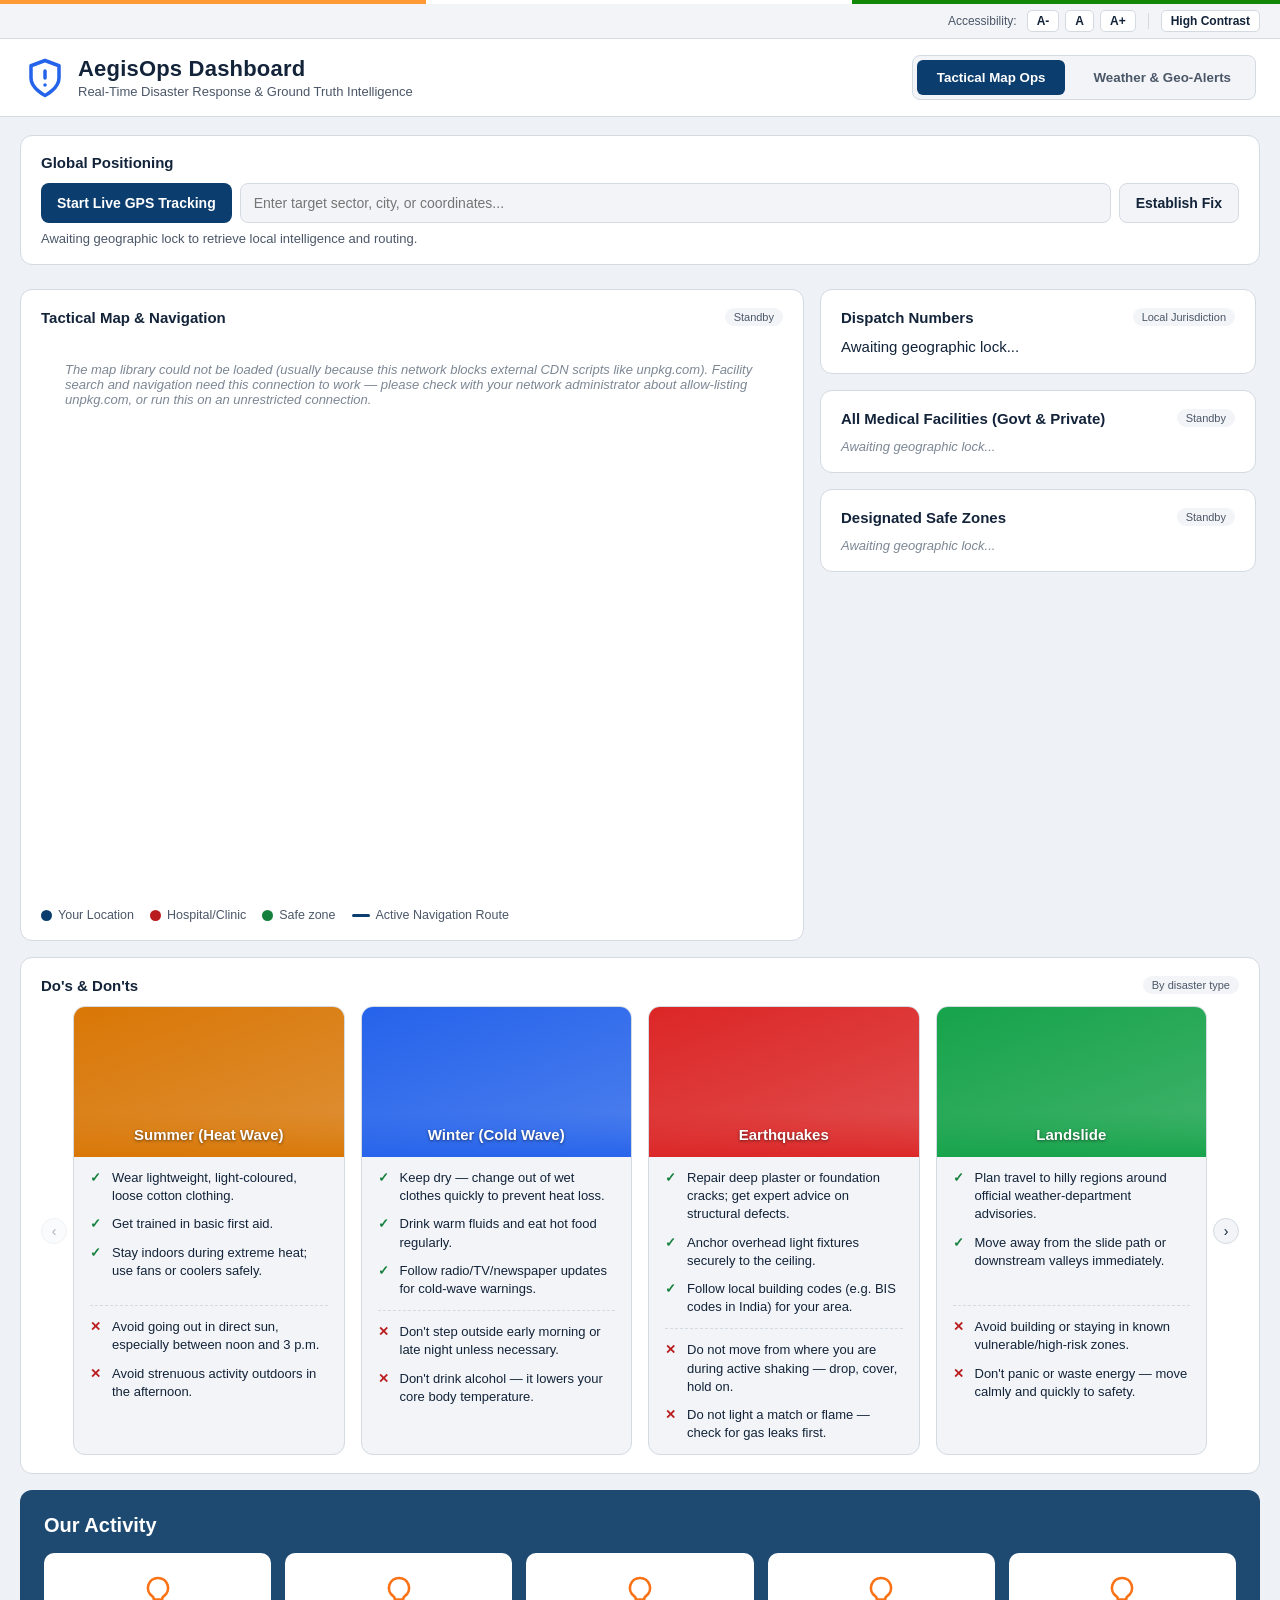
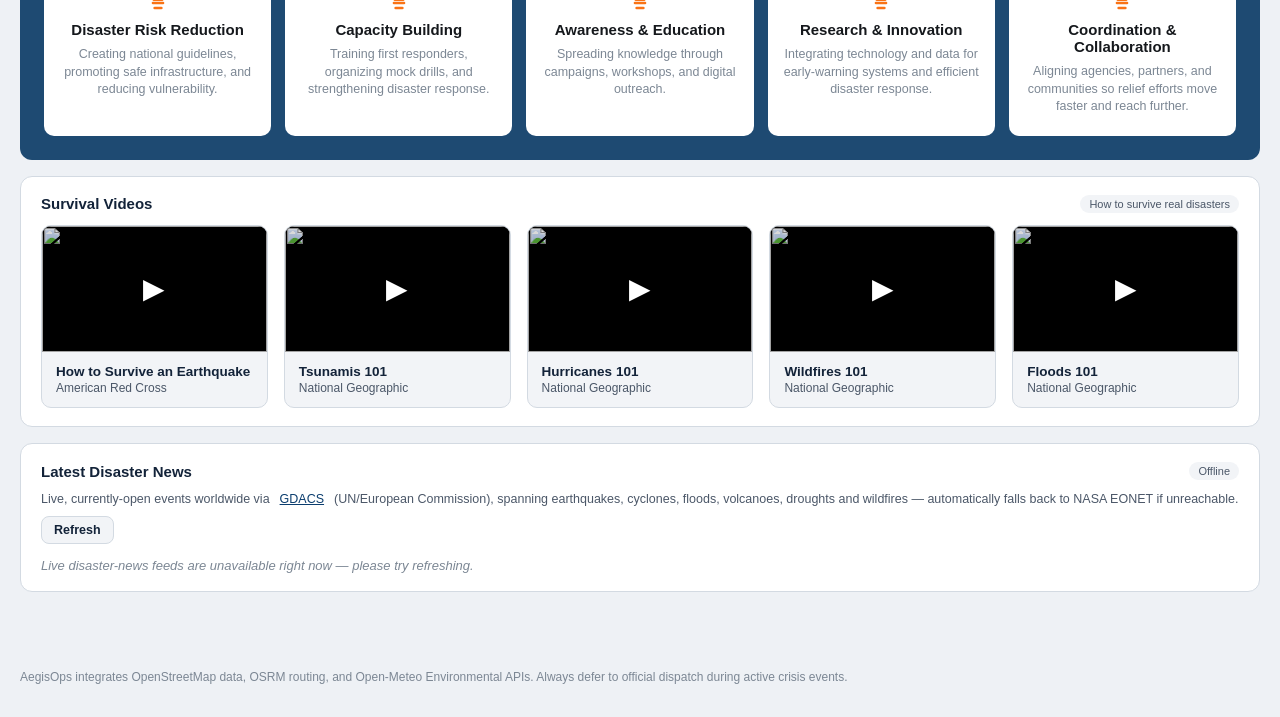
==== aegisops-dashboard/index.html @ d8daa747 "Initial commit" ====
<!DOCTYPE html>
<html lang="en">
<head>
<meta charset="UTF-8">
<title>AegisOps — Real-Time Disaster Routing & Weather</title>
<meta name="description" content="AegisOps: live GPS tracking, nearest hospital/safe-zone routing, and real-time weather alerts for disaster response.">
<meta name="viewport" content="width=device-width, initial-scale=1">

<!-- Leaflet Map CSS -->
<link rel="stylesheet" href="https://unpkg.com/leaflet@1.9.4/dist/leaflet.css" />
<!-- Leaflet Routing Machine CSS -->
<link rel="stylesheet" href="https://unpkg.com/leaflet-routing-machine@latest/dist/leaflet-routing-machine.css" />
<!-- App styles -->
<link rel="stylesheet" href="css/style.css">
</head>
<body>
<a href="#main-content" class="skip-link">Skip to main content</a>

<div class="gov-ribbon" aria-hidden="true"></div>
<div class="a11y-bar">
  <span class="a11y-label">Accessibility:</span>
  <button type="button" id="fontDecreaseBtn" aria-label="Decrease text size">A-</button>
  <button type="button" id="fontResetBtn" aria-label="Reset text size">A</button>
  <button type="button" id="fontIncreaseBtn" aria-label="Increase text size">A+</button>
  <span class="a11y-sep"></span>
  <button type="button" id="contrastToggleBtn" aria-pressed="false">High Contrast</button>
</div>

<header>
  <div class="brand">
    <svg width="42" height="42" viewBox="0 0 24 24" fill="none" stroke="#2563eb" stroke-width="2" stroke-linecap="round" stroke-linejoin="round" aria-hidden="true">
      <path d="M12 22s8-4 8-10V5l-8-3-8 3v7c0 6 8 10 8 10z"></path><path d="M12 8v4"></path><path d="M12 16h.01"></path>
    </svg>
    <div class="brand-text">
      <h1>AegisOps Dashboard</h1>
      <p>Real-Time Disaster Response &amp; Ground Truth Intelligence</p>
    </div>
  </div>
  <div class="nav-tabs" role="tablist" aria-label="Dashboard views">
    <button class="nav-tab" id="tab-ops" role="tab" aria-selected="true" aria-controls="opsView">Tactical Map Ops</button>
    <button class="nav-tab" id="tab-weather" role="tab" aria-selected="false" aria-controls="weatherView">Weather &amp; Geo-Alerts</button>
  </div>
</header>

<main id="main-content">
  <!-- ===================== GLOBAL LOCATION CONTROLS ===================== -->
  <div class="card" style="margin-bottom: 24px;">
    <h2>Global Positioning</h2>
    <div class="locate-row">
      <button class="btn" id="gpsBtn" type="button">Start Live GPS Tracking</button>
      <label for="manualLoc" class="visually-hidden">Target sector, city, or coordinates</label>
      <input type="text" id="manualLoc" placeholder="Enter target sector, city, or coordinates...">
      <button class="btn secondary" id="searchBtn" type="button">Establish Fix</button>
    </div>
    <div id="locStatus" role="status" aria-live="polite">Awaiting geographic lock to retrieve local intelligence and routing.</div>
  </div>

  <!-- ===================== VIEW 1: TACTICAL MAP ===================== -->
  <div id="opsView" class="view-section active" role="tabpanel" aria-labelledby="tab-ops">
    <div class="layout">
      <div>
        <div class="card map-card">
          <h2>Tactical Map &amp; Navigation <span class="badge" id="liveClock">Standby</span></h2>
          <div id="map" role="img" aria-label="Interactive tactical map showing your location, nearby medical facilities, and safe zones"></div>
          <div class="legend">
            <span><i class="dotsw" style="background:var(--blue)"></i>Your Location</span>
            <span><i class="dotsw" style="background:var(--red)"></i>Hospital/Clinic</span>
            <span><i class="dotsw" style="background:var(--green)"></i>Safe zone</span>
            <span><i class="linesw" style="background:var(--blue)"></i>Active Navigation Route</span>
          </div>
        </div>
      </div>

      <!-- Side column matches the map's height exactly and scrolls as one
           unit, instead of three independently-sized cards with their own
           nested scrollbars. -->
      <div class="ops-side-col">
        <div class="card">
          <h2>Dispatch Numbers <span class="badge">Local Jurisdiction</span></h2>
          <div id="areaLabel">Awaiting geographic lock...</div>
          <div class="num-grid" id="numGrid"></div>
        </div>
        <div class="card">
          <h2>All Medical Facilities (Govt &amp; Private) <span class="badge" id="hospBadge">Standby</span></h2>
          <div id="hospList"><div class="empty-note">Awaiting geographic lock...</div></div>
        </div>
        <div class="card">
          <h2>Designated Safe Zones <span class="badge" id="safeBadge">Standby</span></h2>
          <div id="safeList"><div class="empty-note">Awaiting geographic lock...</div></div>
        </div>
      </div>
    </div>

    <!-- ============ Preparedness & news content lives here directly on
         Tactical Map Ops — there is no separate tab for it. ============ -->

    <div class="card guides-card">
      <h2>Do's &amp; Don'ts <span class="badge">By disaster type</span></h2>
      <div class="carousel">
        <button type="button" class="carousel-btn prev" id="guidesPrev" aria-label="Show previous disaster guides">‹</button>
        <div class="carousel-track-wrap">
          <div class="carousel-track" id="guidesTrack"></div>
        </div>
        <button type="button" class="carousel-btn next" id="guidesNext" aria-label="Show more disaster guides">›</button>
      </div>
    </div>

    <div class="activity-band">
      <h2>Our Activity</h2>
      <div class="activity-grid" id="activityGrid"></div>
    </div>

    <div class="card videos-card">
      <h2>Survival Videos <span class="badge">How to survive real disasters</span></h2>
      <div class="video-grid" id="videoGrid"></div>
    </div>

    <div class="card news-card">
      <h2>Latest Disaster News <span class="badge" id="newsBadge">Loading…</span></h2>
      <div class="news-subhead">
        Live, currently-open events worldwide via <a href="https://www.gdacs.org/" target="_blank" rel="noopener noreferrer">GDACS</a> (UN/European Commission), spanning earthquakes, cyclones, floods, volcanoes, droughts and wildfires — automatically falls back to NASA EONET if unreachable.
        <button type="button" class="btn secondary" id="newsRefreshBtn" style="padding:6px 12px;font-size:12.5px;">Refresh</button>
      </div>
      <div class="news-grid" id="newsGrid"><div class="empty-note"><span class="spinner" aria-hidden="true"></span>Loading latest global disaster events...</div></div>
    </div>
  </div>

  <!-- ===================== VIEW 2: WEATHER & ALERTS ===================== -->
  <div id="weatherView" class="view-section" role="tabpanel" aria-labelledby="tab-weather">
    <div id="geoAlertBanner" class="weather-alert" role="alert">
      <svg width="24" height="24" viewBox="0 0 24 24" fill="none" stroke="currentColor" stroke-width="2" aria-hidden="true"><path d="M10.29 3.86L1.82 18a2 2 0 0 0 1.71 3h16.94a2 2 0 0 0 1.71-3L13.71 3.86a2 2 0 0 0-3.42 0z"></path><line x1="12" y1="9" x2="12" y2="13"></line><line x1="12" y1="17" x2="12.01" y2="17"></line></svg>
      <span id="geoAlertText">Severe Weather Warning Detected for this Sector</span>
    </div>

    <div class="weather-hero">
      <div class="hero-left">
        <h2 id="w-city">Sector Location</h2>
        <div class="temp-main">
          <span class="icon" id="w-icon" aria-hidden="true"></span>
          <span id="w-temp">--°C</span>
        </div>
        <div class="condition" id="w-cond">Awaiting data stream...</div>
        <div class="updated" id="w-updated"></div>

        <div class="w-stats-grid">
          <div class="w-stat"><div class="label">Feels Like</div><div class="val" id="w-feels">--°C</div></div>
          <div class="w-stat"><div class="label">Wind Speed</div><div class="val" id="w-wind">-- km/h</div></div>
          <div class="w-stat"><div class="label">Humidity</div><div class="val" id="w-hum">--%</div></div>
          <div class="w-stat"><div class="label">Precipitation</div><div class="val" id="w-precip">-- mm</div></div>
        </div>
      </div>

      <!-- Interactive Weather Radar Frame -->
      <div class="hero-right">
        <iframe id="weatherRadar" title="Live weather radar" width="100%" height="100%" src="about:blank" frameborder="0" style="position:absolute; top:0; left:0;"></iframe>
      </div>
    </div>

    <div class="forecast-section">
      <h3>Hourly Outlook (Next 24h)</h3>
      <div class="hourly-scroll" id="hourlyList">
        <div class="empty-note">Awaiting geographic lock...</div>
      </div>
    </div>

    <div class="forecast-section">
      <h3>7-Day Extended Forecast</h3>
      <div class="daily-list" id="dailyList">
        <div class="empty-note">Awaiting geographic lock...</div>
      </div>
    </div>
  </div>
</main>

<footer>
  AegisOps integrates OpenStreetMap data, OSRM routing, and Open-Meteo Environmental APIs. Always defer to official dispatch during active crisis events.
</footer>

<!-- Leaflet Map JS -->
<script src="https://unpkg.com/leaflet@1.9.4/dist/leaflet.js"></script>
<!-- Leaflet Routing Machine JS -->
<script src="https://unpkg.com/leaflet-routing-machine@latest/dist/leaflet-routing-machine.js"></script>
<!-- App logic (ES module, split across js/*.js — see README.md) -->
<script type="module" src="js/main.js"></script>
</body>
</html>
---- aegisops-dashboard/css/style.css ----
/* =========================================================================
   AegisOps Dashboard — Stylesheet
   ========================================================================= */

:root{
  --bg:#eef1f5; --panel:#ffffff; --panel-2:#f2f4f7; --border:#d3dae2;
  --text:#132339; --muted:#4b5768; --faint:#7c8794;
  --blue:#0b3d6e; --green:#15803d; --amber:#b45309; --red:#b91c1c;
  --gold:#d4a017;
  --focus:#0b3d6e;
  font-family:-apple-system,BlinkMacSystemFont,"Segoe UI",Roboto,Helvetica,Arial,sans-serif;
}
*{box-sizing:border-box;}
body{margin:0;background:var(--bg);color:var(--text);font-size:15px; overflow-x:hidden;}
a{color:var(--blue);}
h1,h2,h3{margin:0;}

/* Accessible focus ring everywhere, mouse users don't see an outline unless tabbing */
:focus-visible{outline:2px solid var(--focus); outline-offset:2px;}

/* Official government-portal ribbon + accessibility toolbar */
.gov-ribbon{ height:4px; width:100%; background:linear-gradient(90deg, #ff9933 0 33.3%, #ffffff 33.3% 66.6%, #138808 66.6% 100%); }
.a11y-bar{
  display:flex; align-items:center; justify-content:flex-end; gap:6px;
  padding:6px 20px; background:var(--panel-2); border-bottom:1px solid var(--border);
  font-size:12px; color:var(--muted);
}
.a11y-bar button{
  background:var(--panel); border:1px solid var(--border); color:var(--text);
  border-radius:5px; padding:3px 9px; font-size:12px; cursor:pointer; font-weight:600;
}
.a11y-bar button:hover{ background:var(--panel-2); }
.a11y-bar .a11y-label{ margin-right:4px; }
.a11y-bar .a11y-sep{ width:1px; height:16px; background:var(--border); margin:0 6px; }

/* High-contrast mode: toggled by the accessibility toolbar. Overrides the
   whole palette to a WCAG-AAA-friendly black/yellow scheme, common on
   Indian government portals (GIGW guidelines). */
body.high-contrast{
  --bg:#000000; --panel:#000000; --panel-2:#141414; --border:#ffd400;
  --text:#ffffff; --muted:#ffd400; --faint:#ffd400;
  --blue:#ffd400; --green:#7CFC00; --amber:#ffd400; --red:#ff5555;
  --focus:#ffd400;
}
body.high-contrast a{ color:#ffd400; text-decoration:underline; }
body.high-contrast .nav-tab[aria-selected="true"]{ background:#ffd400; color:#000; }
body.high-contrast .btn{ background:#ffd400; color:#000; }

/* Visually hides an element while keeping it available to screen readers */
.visually-hidden{
  position:absolute; width:1px; height:1px; padding:0; margin:-1px;
  overflow:hidden; clip:rect(0,0,0,0); white-space:nowrap; border:0;
}

/* Skip link for keyboard/screen reader users */
.skip-link{
  position:absolute; left:-999px; top:auto;
  background:var(--blue); color:#fff; padding:10px 16px; border-radius:0 0 8px 0;
  z-index:1000; font-weight:700;
}
.skip-link:focus{ left:0; top:0; }

/* ---- Header & Navigation Tabs ---- */
header{display:flex;align-items:center;justify-content:space-between;flex-wrap:wrap;gap:10px;
  padding:16px 24px;background:var(--panel);border-bottom:1px solid var(--border);}
.brand{display:flex;align-items:center;gap:12px;}
.brand-text h1{font-size:22px;font-weight:700;letter-spacing:0.2px;}
.brand-text p{margin:2px 0 0;font-size:13px;color:var(--muted);}

.nav-tabs { display:flex; gap:8px; background:var(--panel-2); padding:4px; border-radius:8px; border:1px solid var(--border); }
.nav-tab { background:transparent; color:var(--muted); border:none; padding:10px 20px; font-weight:600; border-radius:6px; cursor:pointer; transition:all 0.2s; }
.nav-tab:hover { color:var(--text); }
.nav-tab[aria-selected="true"] { background:var(--blue); color:#fff; }

main{max-width:1900px;margin:0 auto;padding:18px 20px 60px;}
.view-section { display:none; }
.view-section.active { display:block; animation:fadeIn 0.4s ease-out; }
@keyframes fadeIn { from { opacity:0; transform:translateY(10px); } to { opacity:1; transform:translateY(0); } }

/* ---- Map Ops Layout ---- */
.layout{display:grid;grid-template-columns:1fr minmax(360px, 440px);gap:16px;align-items:start;}
@media(max-width:980px){.layout{grid-template-columns:1fr;}}
.card{background:var(--panel);border:1px solid var(--border);border-radius:12px;
  padding:18px 20px;margin-bottom:16px;}
.card h2{font-size:15px;font-weight:700;margin:0 0 12px;display:flex;align-items:center;gap:8px;}
.card h2 .badge{font-size:11px;font-weight:500;color:var(--muted);background:var(--panel-2);
  padding:3px 9px;border-radius:10px;margin-left:auto;}

/* The side column (dispatch numbers, hospitals, safe zones) is capped to
   exactly the map card's rendered height and scrolls as a single unit,
   rather than three independently-growing cards with their own nested
   scrollbars stacking up taller than the map next to them. */
.ops-side-col{
  height:658px; /* matches map-card: 560px map + heading/legend/padding chrome */
  overflow-y:auto;
  display:flex; flex-direction:column; gap:16px;
  padding-right:4px;
}
.ops-side-col .card{ margin-bottom:0; flex-shrink:0; }
@media(max-width:980px){ .ops-side-col{ height:auto; overflow-y:visible; } }

.locate-row{display:flex;gap:8px;flex-wrap:wrap;margin-bottom:8px;}
.btn{background:var(--blue);color:#fff;border:none;border-radius:8px;padding:11px 16px;
  font-size:14px;cursor:pointer;font-weight:700;}
.btn:hover{opacity:0.92;}
.btn:disabled{opacity:0.5; cursor:not-allowed;}
.btn.active-pulse{background:var(--green); animation:pulse 2s infinite;}
.btn.secondary{background:var(--panel-2);color:var(--text);border:1px solid var(--border);}

@keyframes pulse {
  0% { box-shadow:0 0 0 0 rgba(22,163,74,0.7); }
  70% { box-shadow:0 0 0 10px rgba(22,163,74,0); }
  100% { box-shadow:0 0 0 0 rgba(22,163,74,0); }
}

input[type=text]{flex:1;min-width:180px;background:var(--panel-2);border:1px solid var(--border);
  border-radius:8px;padding:11px 13px;color:var(--text);font-size:14px;}

#locStatus{font-size:13px;color:var(--muted);margin-top:4px;}
#locStatus.ok{color:var(--green);}
#locStatus.err{color:var(--red);}

#map{height:560px;border-radius:10px; z-index:1;}
.user-location-icon { display:flex; justify-content:center; align-items:center; }
.user-arrow { width:28px; height:28px; transition:transform 0.4s ease-out; }
.leaflet-routing-container { background-color:var(--panel-2); color:var(--text); border:1px solid var(--border); border-radius:8px; max-height:400px; overflow-y:auto;}

.legend{display:flex;gap:16px;flex-wrap:wrap;margin-top:10px;font-size:12.5px;color:var(--muted);}
.legend span{display:inline-flex;align-items:center;gap:6px;}
.dotsw{width:11px;height:11px;border-radius:50%;display:inline-block;}
.linesw{width:18px;height:3px;border-radius:2px;display:inline-block;}

.place-item{padding:12px 0;border-bottom:1px solid var(--border);}
.place-item .name{font-weight:700;font-size:14.5px;}
.place-item .addr{font-size:12.5px;color:var(--muted);margin-top:2px;}
.place-item .metrics{display:flex;gap:16px;margin-top:8px;font-size:13px;flex-wrap:wrap;}
.metrics .dist{color:var(--blue);font-weight:600;}
.metrics .eta{color:var(--amber);font-weight:600;}
.place-actions{margin-top:8px;display:flex;gap:8px;flex-wrap:wrap;}
.place-actions button{font-size:12.5px;background:var(--panel-2);border:1px solid var(--border);
  color:var(--text);padding:6px 11px;border-radius:7px;cursor:pointer;font-weight:600;}
.place-actions button:hover{background:var(--panel);}
#hospList, #safeList { padding-right:2px; }

.num-grid{display:grid;grid-template-columns:1fr 1fr;gap:10px;}
.num-card{background:var(--panel-2);border-radius:9px;padding:11px 13px;}
.num-card .k{font-size:11px;color:var(--muted);text-transform:uppercase;letter-spacing:0.5px;}
.num-card .v{font-size:24px;font-weight:800;color:var(--red);margin-top:2px;}

/* ---- Weather Layout ---- */
.weather-alert { display:none; background:var(--red); color:white; padding:14px 20px; border-radius:12px; margin-bottom:16px; font-weight:700; align-items:center; gap:10px; }
.weather-alert.active { display:flex; }

.weather-hero { display:flex; justify-content:space-between; background:linear-gradient(135deg, var(--panel-2), var(--panel)); padding:24px; border-radius:16px; border:1px solid var(--border); margin-bottom:20px; flex-wrap:wrap; gap:24px;}
.hero-left { min-width:300px; display:flex; flex-direction:column; justify-content:center; }
.hero-left h2 { font-size:28px; margin-bottom:4px; }
.hero-left .temp-main { font-size:64px; font-weight:800; display:flex; align-items:center; gap:16px; margin:10px 0;}
.hero-left .temp-main span.icon { font-size:54px; }
.hero-left .condition { font-size:16px; color:var(--muted); margin-bottom:20px; }
.hero-left .updated { font-size:11px; color:var(--faint); margin-top:-14px; margin-bottom:14px; }

.w-stats-grid { display:grid; grid-template-columns:1fr 1fr; gap:12px; }
.w-stat { background:var(--bg); padding:12px 16px; border-radius:12px; border:1px solid var(--border); }
.w-stat .label { font-size:11px; color:var(--muted); text-transform:uppercase; margin-bottom:2px;}
.w-stat .val { font-size:18px; font-weight:700; }

.hero-right { flex:1; min-width:350px; height:380px; border-radius:12px; overflow:hidden; border:1px solid var(--border); position:relative;}

.forecast-section { background:var(--panel); border:1px solid var(--border); border-radius:12px; padding:20px; margin-bottom:20px;}
.forecast-section h3 { margin-bottom:16px; font-size:18px;}

.hourly-scroll { display:flex; gap:12px; overflow-x:auto; padding-bottom:12px; }
.hourly-scroll::-webkit-scrollbar { height:8px; }
.hourly-scroll::-webkit-scrollbar-thumb { background:var(--border); border-radius:4px; }
.hour-card { min-width:80px; text-align:center; background:var(--panel-2); padding:16px 10px; border-radius:12px; border:1px solid var(--border);}
.hour-card .time { font-size:13px; color:var(--muted); margin-bottom:8px;}
.hour-card .icon { font-size:24px; margin-bottom:8px;}
.hour-card .temp { font-size:16px; font-weight:700;}

.daily-list { display:flex; flex-direction:column; gap:10px; }
.day-row { display:grid; grid-template-columns:100px 50px 1fr 100px; align-items:center; background:var(--panel-2); padding:12px 16px; border-radius:8px; border:1px solid var(--border);}
.day-row .day-name { font-weight:600; }
.day-row .icon { font-size:20px; text-align:center;}
.day-row .uv { font-size:12px; color:var(--muted); text-align:center;}
.day-row .temps { text-align:right; font-weight:700; }
.day-row .temps span { color:var(--muted); margin-left:8px; font-weight:400;}

.empty-note{font-size:13px;color:var(--faint);font-style:italic;}
.disclaimer{font-size:11px;color:var(--faint);}

/* Small inline loading spinner used while fetching data */
.spinner{
  display:inline-block; width:13px; height:13px; border-radius:50%;
  border:2px solid var(--border); border-top-color:var(--blue);
  animation:spin 0.7s linear infinite; margin-right:6px; vertical-align:-2px;
}
@keyframes spin{ to { transform:rotate(360deg); } }

footer{max-width:1900px;margin:0 auto;padding:0 20px 30px;color:var(--faint);font-size:12px;line-height:1.6;}

@media (max-width:640px){
  .nav-tabs{width:100%; overflow-x:auto;}
  .day-row{grid-template-columns:80px 40px 1fr 80px; padding:10px;}
  .hero-left .temp-main{font-size:48px;}
}

/* =========================================================================
   "Preparedness & News" content (Do's & Don'ts carousel, Our Activity band,
   Survival Videos grid, Latest Disaster News grid) — rendered directly on
   the Tactical Map Ops tab.
   ========================================================================= */

/* ---- Do's & Don'ts carousel ---- */
.carousel{ display:flex; align-items:center; gap:6px; }
.carousel-track-wrap{ overflow:hidden; flex:1; }
.carousel-track{
  display:flex; gap:16px; transition:transform 0.35s ease;
  --per-view:4;
}
.carousel-btn{
  flex:0 0 auto; width:26px; height:26px; border-radius:50%; border:1px solid var(--border);
  background:var(--panel-2); color:var(--text); font-size:14px; line-height:1; cursor:pointer;
  display:flex; align-items:center; justify-content:center; padding:0;
}
.carousel-btn:hover:not(:disabled){ background:var(--panel); }
.carousel-btn:disabled{ opacity:0.35; cursor:not-allowed; }

.guide-card{
  flex:0 0 calc((100% - (var(--per-view) - 1) * 16px) / var(--per-view));
  background:var(--panel-2); border:1px solid var(--border); border-radius:12px;
  overflow:hidden; display:flex; flex-direction:column;
}
.guide-head{
  position:relative; height:150px; overflow:hidden;
  display:flex; align-items:flex-end;
  color:#fff;
}
.guide-head img{
  position:absolute; inset:0; width:100%; height:100%; object-fit:cover;
}
.guide-head-overlay{
  position:relative; z-index:1; width:100%;
  padding:14px 16px; display:flex; flex-direction:column; align-items:center; gap:4px; text-align:center;
}
.guide-icon{ font-size:26px; }
.guide-title{ font-weight:700; font-size:15px; text-shadow:0 1px 3px rgba(0,0,0,0.5); }
.guide-list{ list-style:none; margin:0; padding:12px 16px; display:flex; flex-direction:column; gap:10px; flex:1; }
.guide-list li{ position:relative; padding-left:22px; font-size:13px; line-height:1.4; color:var(--text); }
.guide-list li::before{ position:absolute; left:0; top:0; font-weight:700; }
.guide-list li.gd-yes::before{ content:"✓"; color:var(--green); }
.guide-list li.gd-no::before{ content:"✕"; color:var(--red); }
.guide-divider{ border:none; border-top:1px dashed var(--border); margin:0 16px; }

/* ---- Our Activity band ---- */
.activity-band{
  background:#1e4a72; border-radius:12px; padding:24px; margin-bottom:16px; color:#fff;
}
.activity-band h2{ font-size:20px; font-weight:700; margin-bottom:16px; }
.activity-grid{ display:grid; grid-template-columns:repeat(5, 1fr); gap:14px; }
@media(max-width:1100px){ .activity-grid{ grid-template-columns:repeat(2, 1fr); } }
@media(max-width:480px){ .activity-grid{ grid-template-columns:1fr; } }
.activity-card{
  background:#fff; color:#15181c; border-radius:10px; padding:20px 16px;
  display:flex; flex-direction:column; align-items:center; text-align:center; gap:8px;
}
.activity-card h3{ font-size:15px; font-weight:700; }
.activity-card p{ font-size:12.5px; color:var(--faint); margin:0; line-height:1.4; }

/* ---- Survival Videos grid ---- */
.video-grid{ display:grid; grid-template-columns:repeat(auto-fit, minmax(200px, 1fr)); gap:16px; }
.video-card{ background:var(--panel-2); border:1px solid var(--border); border-radius:10px; overflow:hidden; }
.video-thumb-btn{
  position:relative; display:block; width:100%; padding:0; border:none; cursor:pointer; background:#000;
  aspect-ratio:16/9;
}
.video-thumb-btn img{ width:100%; height:100%; object-fit:cover; display:block; opacity:0.85; }
.video-play{
  position:absolute; inset:0; display:flex; align-items:center; justify-content:center;
  font-size:28px; color:#fff; text-shadow:0 2px 6px rgba(0,0,0,0.6);
}
.video-embed{ aspect-ratio:16/9; }
.video-embed iframe{ width:100%; height:100%; border:0; display:block; }
.video-meta{ padding:12px 14px; }
.video-title{ font-weight:700; font-size:13.5px; margin-bottom:2px; }
.video-channel{ font-size:12px; color:var(--muted); }

/* ---- Latest Disaster News ---- */
.news-subhead{ font-size:12.5px; color:var(--muted); display:flex; align-items:center; gap:10px; flex-wrap:wrap; margin-bottom:14px; }
.news-grid{ display:grid; grid-template-columns:repeat(auto-fit, minmax(240px, 1fr)); gap:14px; align-items:start; }
.news-item{ background:var(--panel-2); border:1px solid var(--border); border-radius:10px; padding:14px 16px; display:flex; flex-direction:column; gap:8px; }
.news-cat{ align-self:flex-start; display:flex; align-items:center; gap:6px; font-size:11px; font-weight:700; text-transform:uppercase; letter-spacing:0.4px; padding:3px 9px 3px 6px; border-radius:8px; }
.news-icon{ width:16px; height:16px; object-fit:contain; }
.news-title{ font-weight:700; font-size:14px; line-height:1.35; display:-webkit-box; -webkit-line-clamp:2; -webkit-box-orient:vertical; overflow:hidden; }
.news-location{ font-size:12px; color:var(--muted); white-space:nowrap; overflow:hidden; text-overflow:ellipsis; }
.news-meta{ display:flex; justify-content:space-between; align-items:center; font-size:12px; color:var(--faint); margin-top:auto; }
.news-meta a{ font-weight:600; }

/* Respect reduced-motion preference */
@media (prefers-reduced-motion: reduce){
  *{ animation-duration:0.001ms !important; animation-iteration-count:1 !important; transition-duration:0.001ms !important; }
}
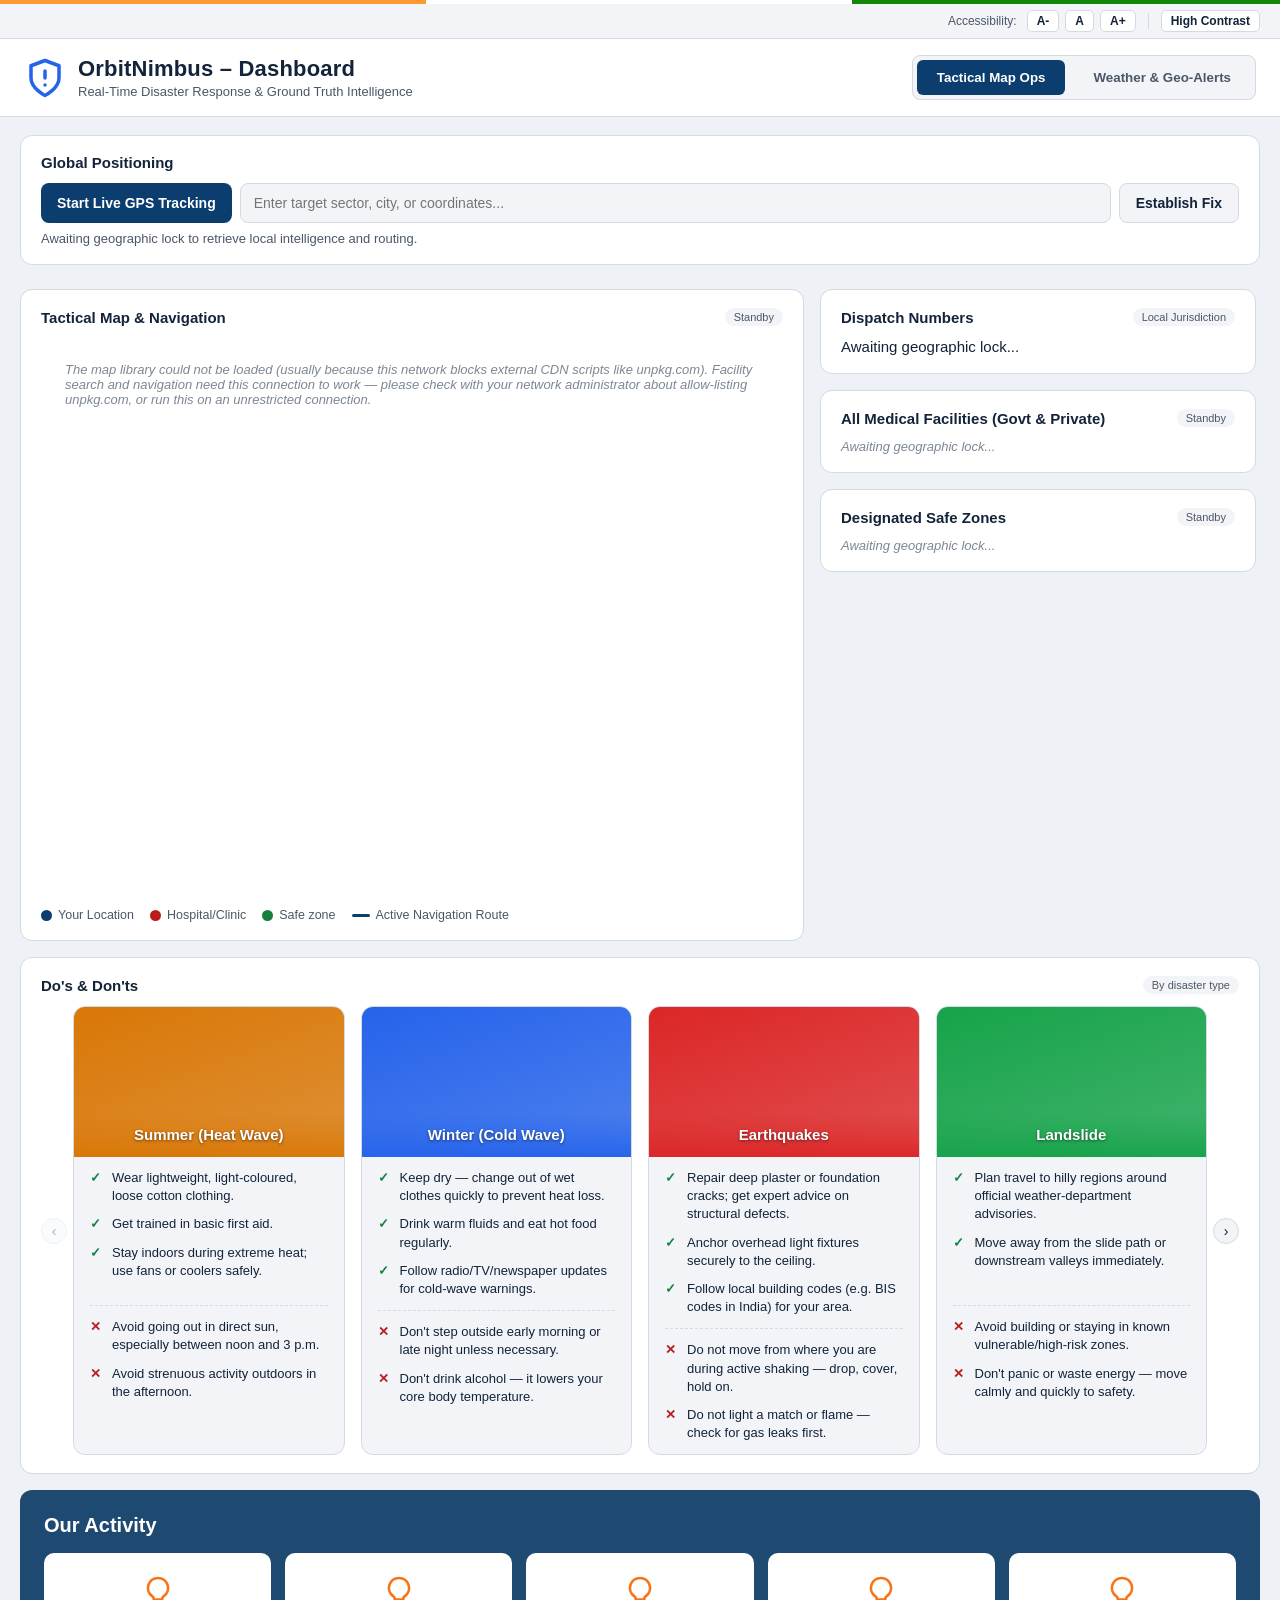
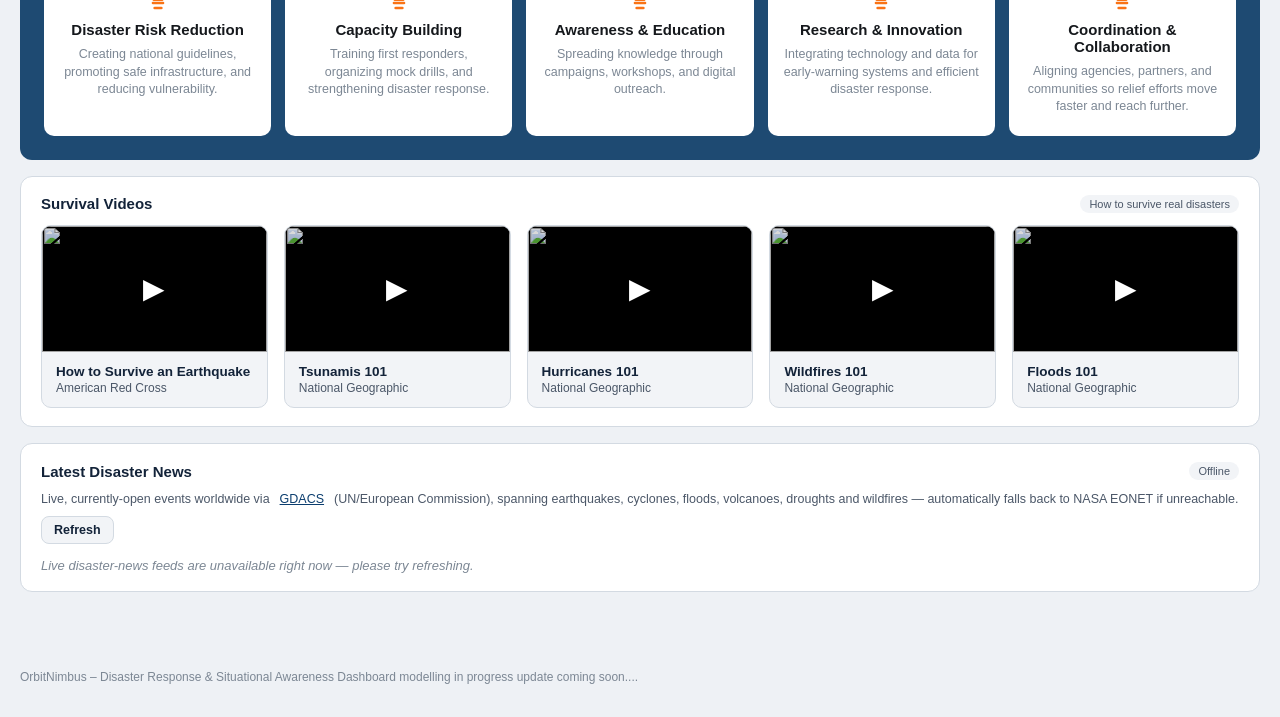
==== commit b3b3d546: "update index.html" ====
--- a/aegisops-dashboard/index.html
+++ b/aegisops-dashboard/index.html
@@ -2,7 +2,7 @@
 <html lang="en">
 <head>
 <meta charset="UTF-8">
-<title>AegisOps — Real-Time Disaster Routing & Weather</title>
+<title>OrbitNimbus – Disaster Response & Situational Awareness Dashboard</title>
 <meta name="description" content="AegisOps: live GPS tracking, nearest hospital/safe-zone routing, and real-time weather alerts for disaster response.">
 <meta name="viewport" content="width=device-width, initial-scale=1">
 
@@ -32,7 +32,7 @@
       <path d="M12 22s8-4 8-10V5l-8-3-8 3v7c0 6 8 10 8 10z"></path><path d="M12 8v4"></path><path d="M12 16h.01"></path>
     </svg>
     <div class="brand-text">
-      <h1>AegisOps Dashboard</h1>
+      <h1>OrbitNimbus – Dashboard</h1>
       <p>Real-Time Disaster Response &amp; Ground Truth Intelligence</p>
     </div>
   </div>
@@ -173,7 +173,7 @@
 </main>
 
 <footer>
-  AegisOps integrates OpenStreetMap data, OSRM routing, and Open-Meteo Environmental APIs. Always defer to official dispatch during active crisis events.
+  OrbitNimbus – Disaster Response & Situational Awareness Dashboard modelling in progress update coming soon....
 </footer>
 
 <!-- Leaflet Map JS -->
